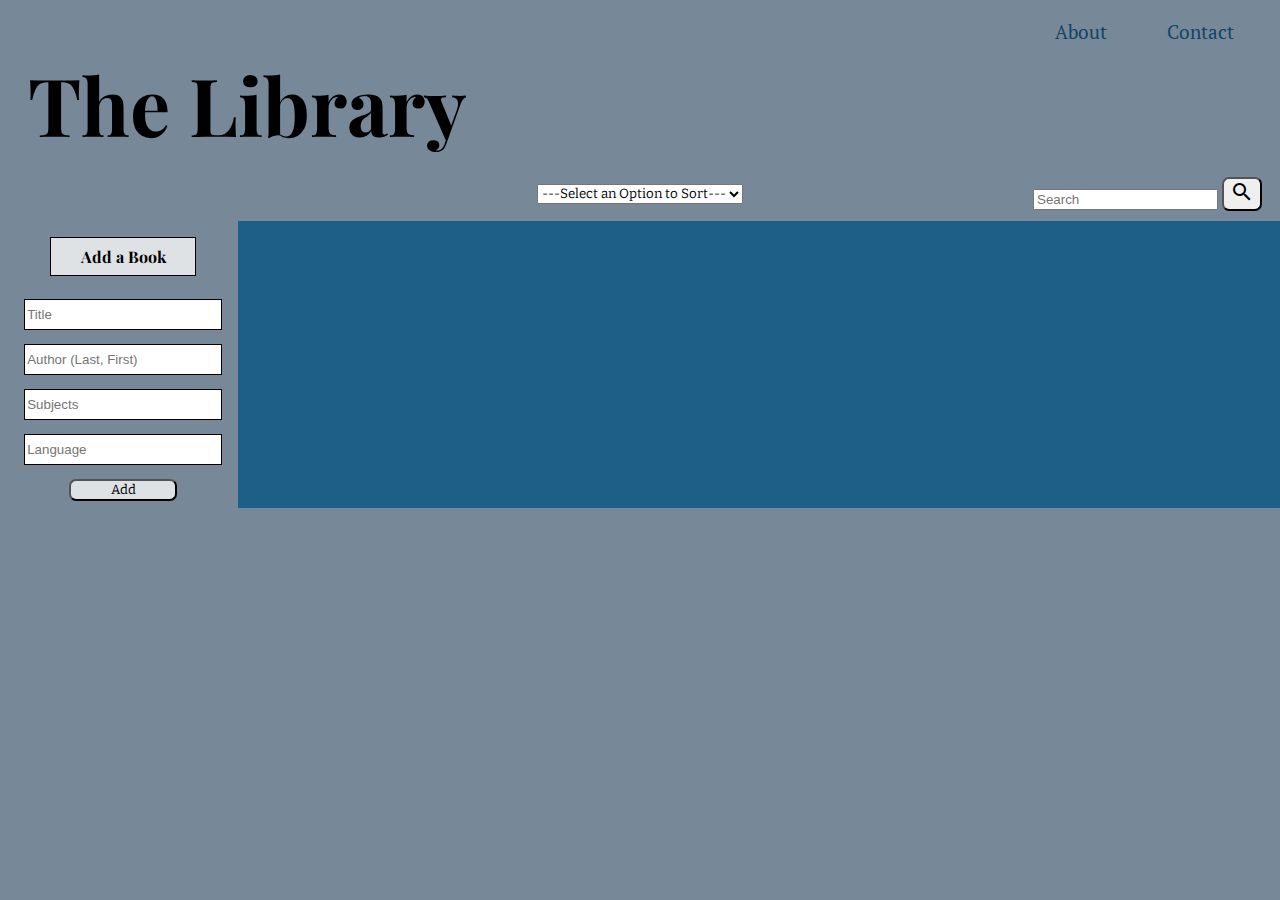
==== index.html @ f0ebd374 "Add files via upload" ====
<!DOCTYPE html>
<html lang="en">
  <head>
    <meta charset="UTF-8" />
    <meta http-equiv="X-UA-Compatible" content="IE=edge" />
    <meta name="viewport" content="width=device-width, initial-scale=1.0" />
    <link
      rel="stylesheet"
      href="https://fonts.googleapis.com/icon?family=Material+Icons"
    />
    <title>FP Bookshelf</title>
    <link rel="stylesheet" href="style.css" />
    <link rel="preconnect" href="https://fonts.googleapis.com">
<link rel="preconnect" href="https://fonts.gstatic.com" crossorigin>
<link href="https://fonts.googleapis.com/css2?family=Bitter&family=Oswald&family=PT+Serif&family=Playfair+Display:wght@400;600&display=swap" rel="stylesheet">
    <style> @import url('https://fonts.googleapis.com/css2?family=Bitter&family=Oswald&family=PT+Serif&family=Playfair+Display&display=swap'); </style>
  </head>
  <body>
    <main>
      <header>
        <nav>
          <ol class="nav">
            <li><a href="/html/about.html">About</a></li>
            <li><a href="/html/contact.html">Contact</a></li>
          </ol>
        </nav>
      </header>
      <h1>The Library</h1>
      <section class="top">
        <section class="favorites"></section>
        <section class="dropsection">
          <select name="sorter" class="dropdown">
            <option>---Select an Option to Sort---</option>
            <!--PUSH HERE IF TIME: CREATE ASCENDING/DESCENDING BUTTON-->
            <option value="title-descending">Title (A-Z)</option>
            <!-- <option value="title-ascending">Title (Z-A)</option> -->
            <option value="author-descending">Author (A-Z)</option>
            <!-- <option value="author-descending">Author (Z-A)</option> -->
            <option value="topicsnumber">Number of Subjects</option>
          </select>
        </section>
        <section class="search">
          <input
            class="search-bar"
            type="text"
            placeholder="Search"
            name="Search"
          />
          <button class="search-icon">
            <i class="add-item material-icons">search</i>
          </button>
        </section>
      </section>
      <section class="main-body">
        <aside class="aside">
          <p class="add">Add a Book</p>
          <input class="input-title" type="text" placeholder="Title" />
          <input
            class="input-author"
            type="text"
            placeholder="Author (Last, First)"
          />
          <input class="input-subjects" type="text" placeholder="Subjects" />
          <input
            class="input-language"
            type="text"
            placeholder="Language"
            maxlength="2"
          />
          <button class="add-button">Add</button>
        </aside>
        <section class="bookshelf"></section>
      </section>
    </main>
    <script src="/js/book-data.js"></script>
    <script src="/js/register.js"></script>
    <script src="/js/login.js"></script>
    <script src="index.js"></script>
  </body>
</html>
---- style.css ----
body {
    background-color: lightslategray;
}

.main-body {
    width: 100vw;
    display: flex;
}

.aside {
    width: 18vw;
    display: flex;
    flex-direction: column;
    align-items: center;
    text-align: center;
    background-image: url("https://images.pexels.com/photos/3952073/pexels-photo-3952073.jpeg?auto=compress&cs=tinysrgb&w=1260&h=750&dpr=2");
}

aside>input {
    margin: 7px;
    height: 3vh;
    width: 15vw;
    border: 1px solid black;
}

.add {
    text-align: center;
    background-color: rgb(223, 226, 229);
    padding: 8px;
    width: 10vw;
    font-weight: bold;
    font-family: 'Playfair Display', serif;
    border: 1px solid black;
}

.add-button {
    width: 12vh;
    margin: 7px;
    background-color: rgb(223, 226, 229);
    border-radius: 7px;
}

.bookshelf {
    background-color: rgb(29, 95, 135);
    width: 82vw;
    display: flex;
    flex-wrap: wrap;
}

.card {
    width: 30vw;
    height: 50vh;
    background-color: rgb(151, 160, 169);
    border-radius: 25px;
    margin: 3vw;
    padding: 15px;
    display: flex;
    flex-direction: column;
}

button {
    font-family: 'Bitter', serif;
}
select {
    font-family: 'Bitter', serif;
}

.fav-button {
    position: relative;
    top: .25vh;
    left: 25vw;
    width: 4vw;
    border-radius: 7px;
    box-shadow: none;
    background-color: rgb(223, 226, 229)
}

.favorites {
    display: flex;
    width: 33vw;
    font-family: 'Playfair Display', serif;
}

.favcounter {
    margin: 5px;
}

.favcounter-button {
    margin: 5px;
    border-radius: 7px;
}

.addcomment-button {
    background-color: rgb(223, 226, 229);
    border-radius: 7px;
    width: 9vw;
}

.top {
    display: flex;
    justify-content: space-evenly;
    margin: 10px;
}

h1 {
    text-align: left;
    margin: 20px;
    font-family: 'Playfair Display', serif;
    font-size: 5em;
}

.dropdown {
    text-align: center;
    margin: 7px;
}

.dropsection {
    text-align: center;
    width: 33vw;
}
.nav {
    list-style: none;
    display: flex;
    justify-content: right;
    width: 95vw;
    height: 1.5vh;
    font-family: 'PT Serif', serif;
}
a{
    text-decoration: none;
    color: rgb(15, 68, 101);
    font-size: .95em;
}

li {
    margin: 2px 30px;
    font-size: 20px;
}

.search {
    width: 33vw;
    text-align: right;
}

.search-icon {
    border-radius: 7px;
}

.booktitle {
    font-family: 'Playfair Display', serif;
    font-size: 1.5em;
    height: 8vh;
    margin-bottom: 4px;
    overflow: scroll;
}

.bookauthor {
    font-family: 'Playfair Display', serif;
    height: 8vh;
    margin: 0px;
    overflow: scroll;
}

.booksubjects {
    font-family: 'PT Serif', serif;
    height: 8vh;
    font-size: .85em;
    margin-top: 0px;
    overflow: scroll;
}

.booklanguage {
    font-family: 'PT Serif', serif;
    height: 3vh;
    font-size: .8em;
}

.comment-section {
    font-family: 'PT Serif', serif;
    height: 12vh;
    background-color: rgb(174, 177, 180);
    margin: 5px;
    padding: 4px;
    border-radius: 5px;
    overflow: scroll;
}
.comment-header {
    text-decoration: underline;
}
.commentbox {
    width: 27vw;
    height: 5vh;
}

.comm-list-element {
    font-size: .9em;
}

.previous-comments {
    list-style-type: none;
    margin: 0px;
    overflow: scroll;
}

.previous-comments li:before {
    content: '\2014';
    margin-left: -20px;
}

.submitcomment-button {
    width: 5vw;
    border-radius: 5px;
}
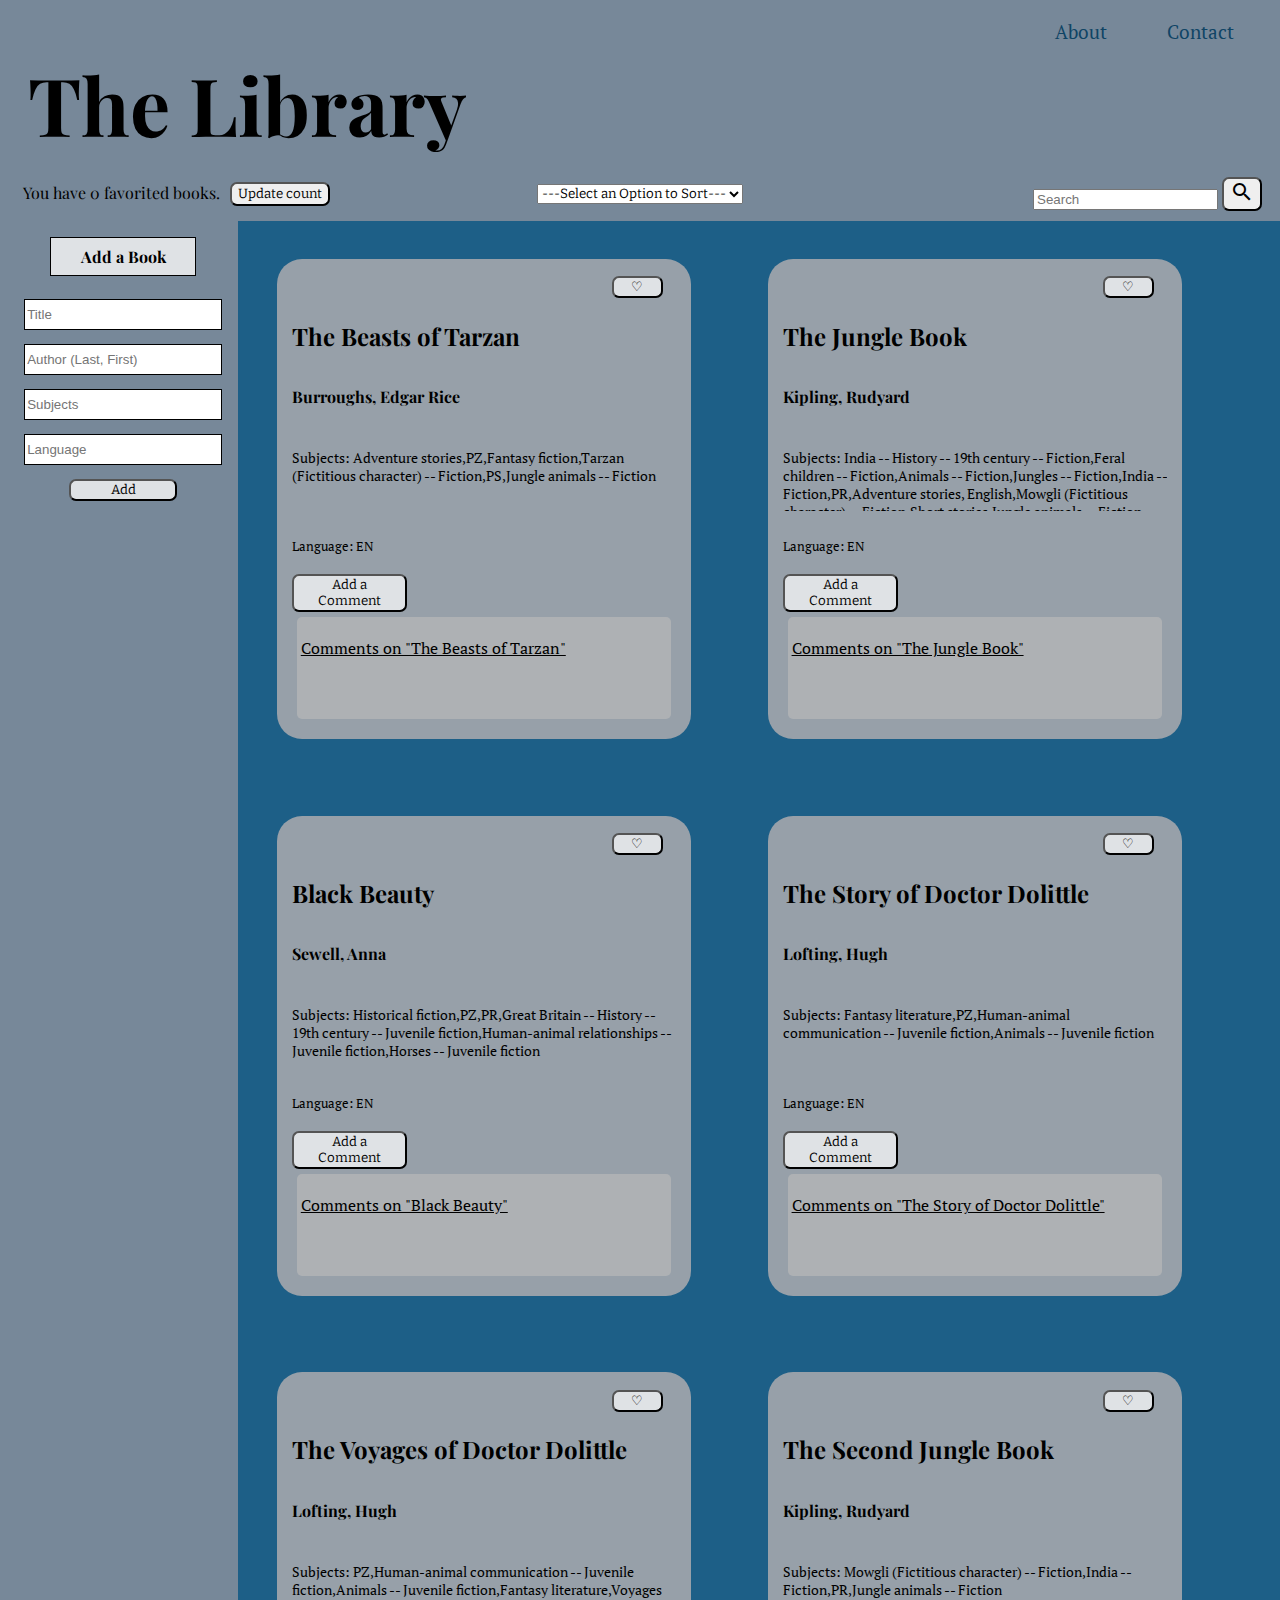
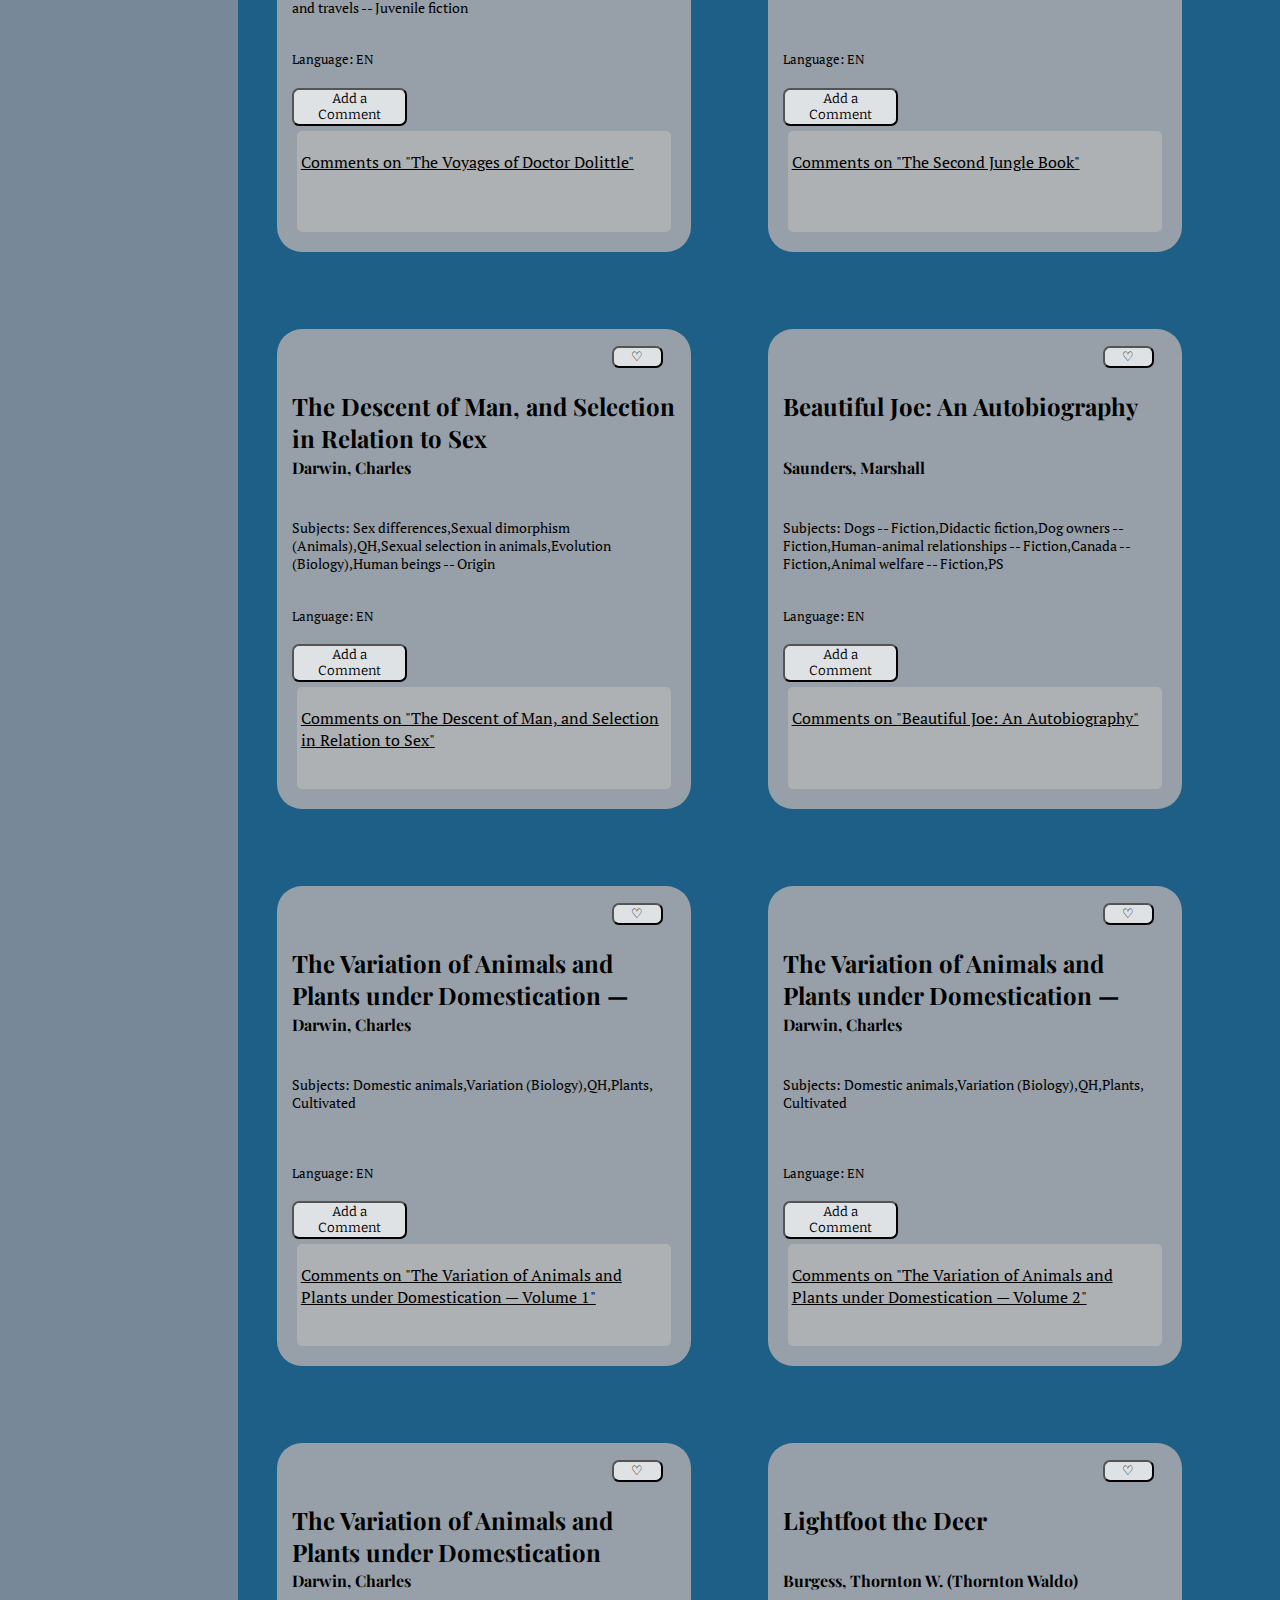
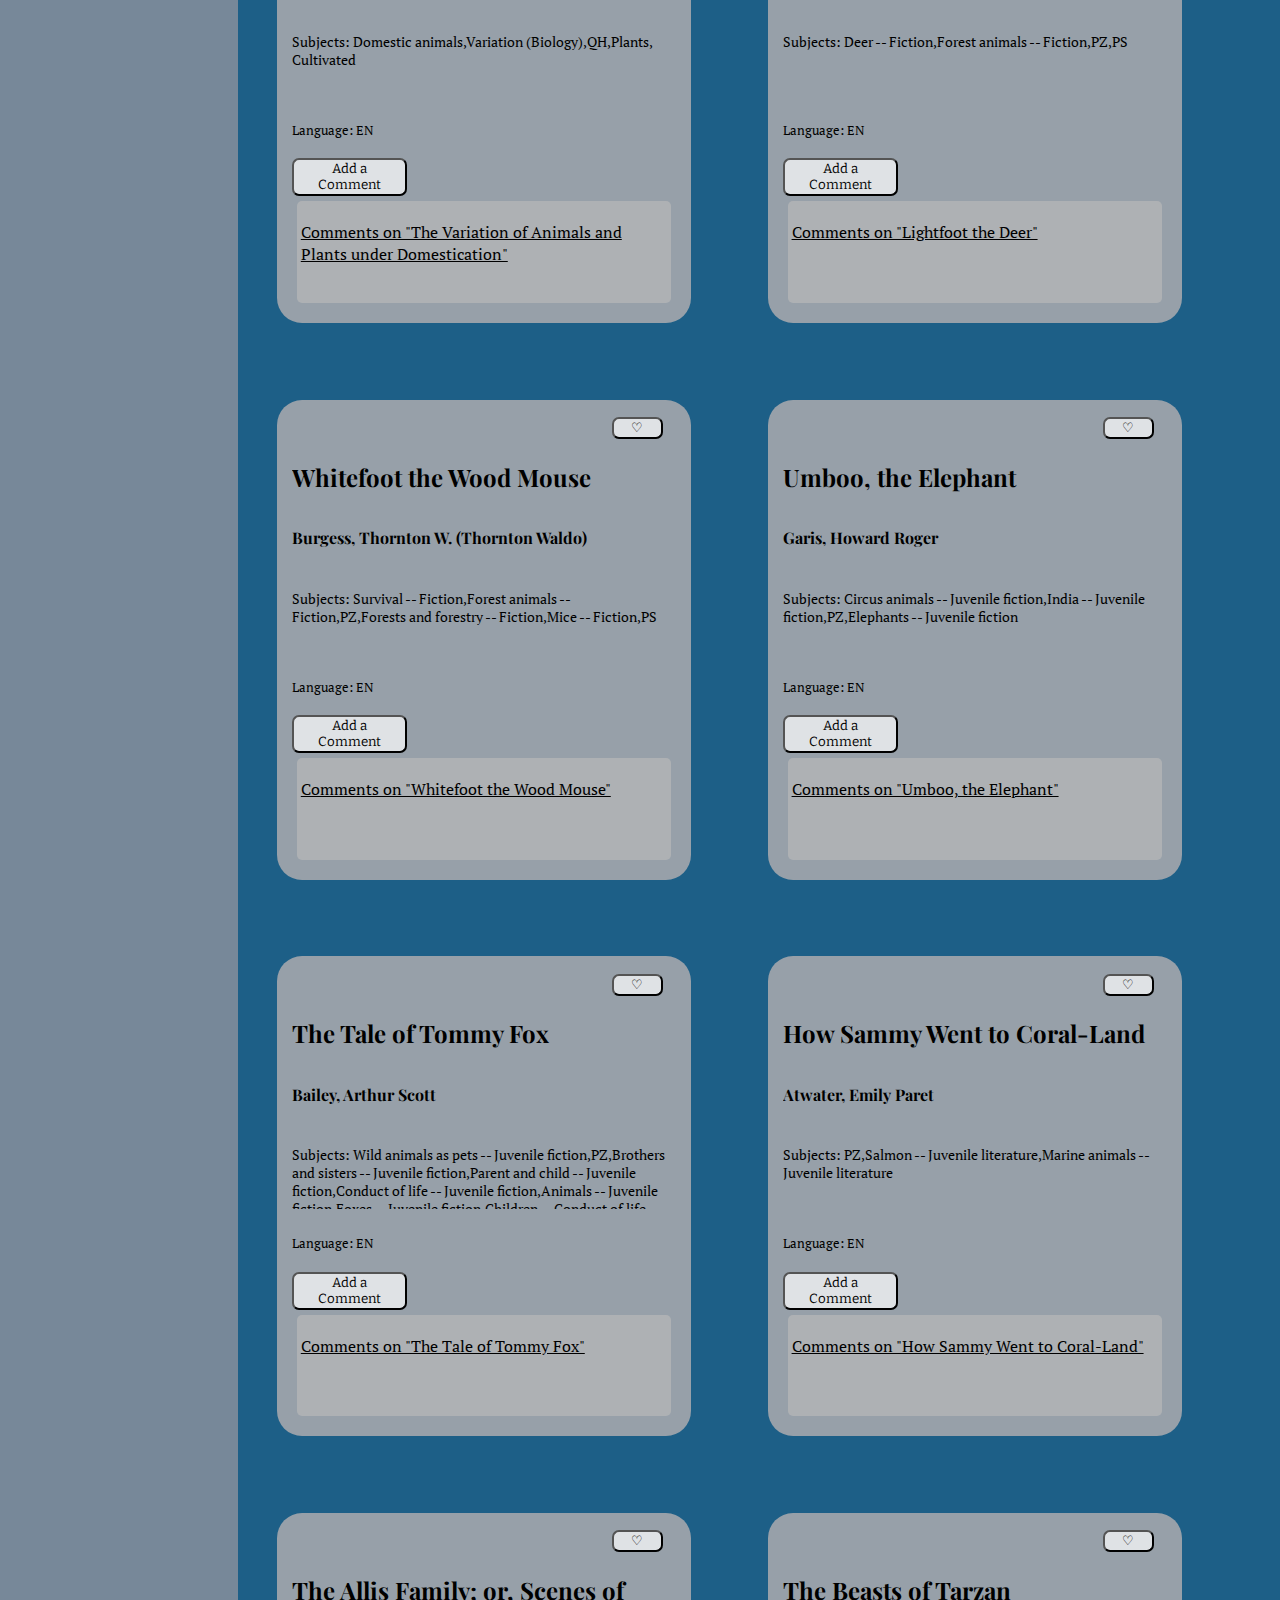
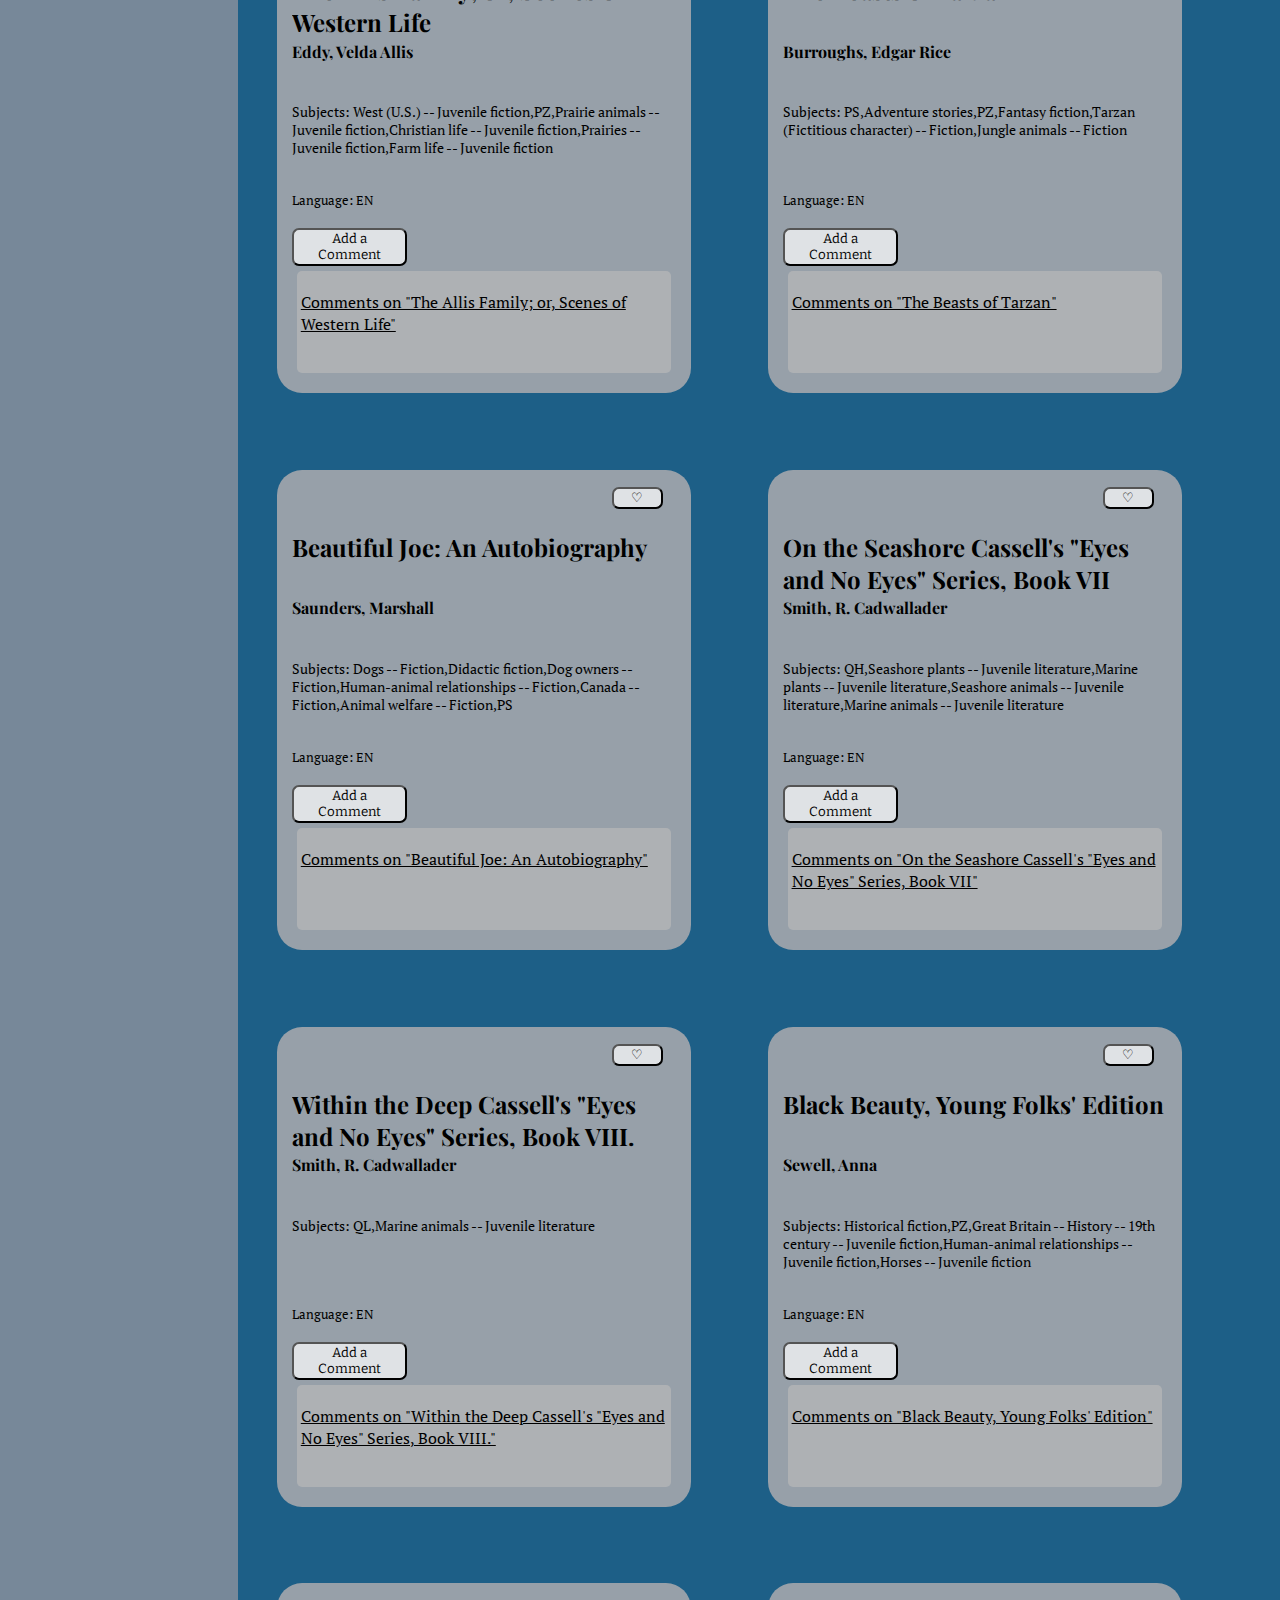
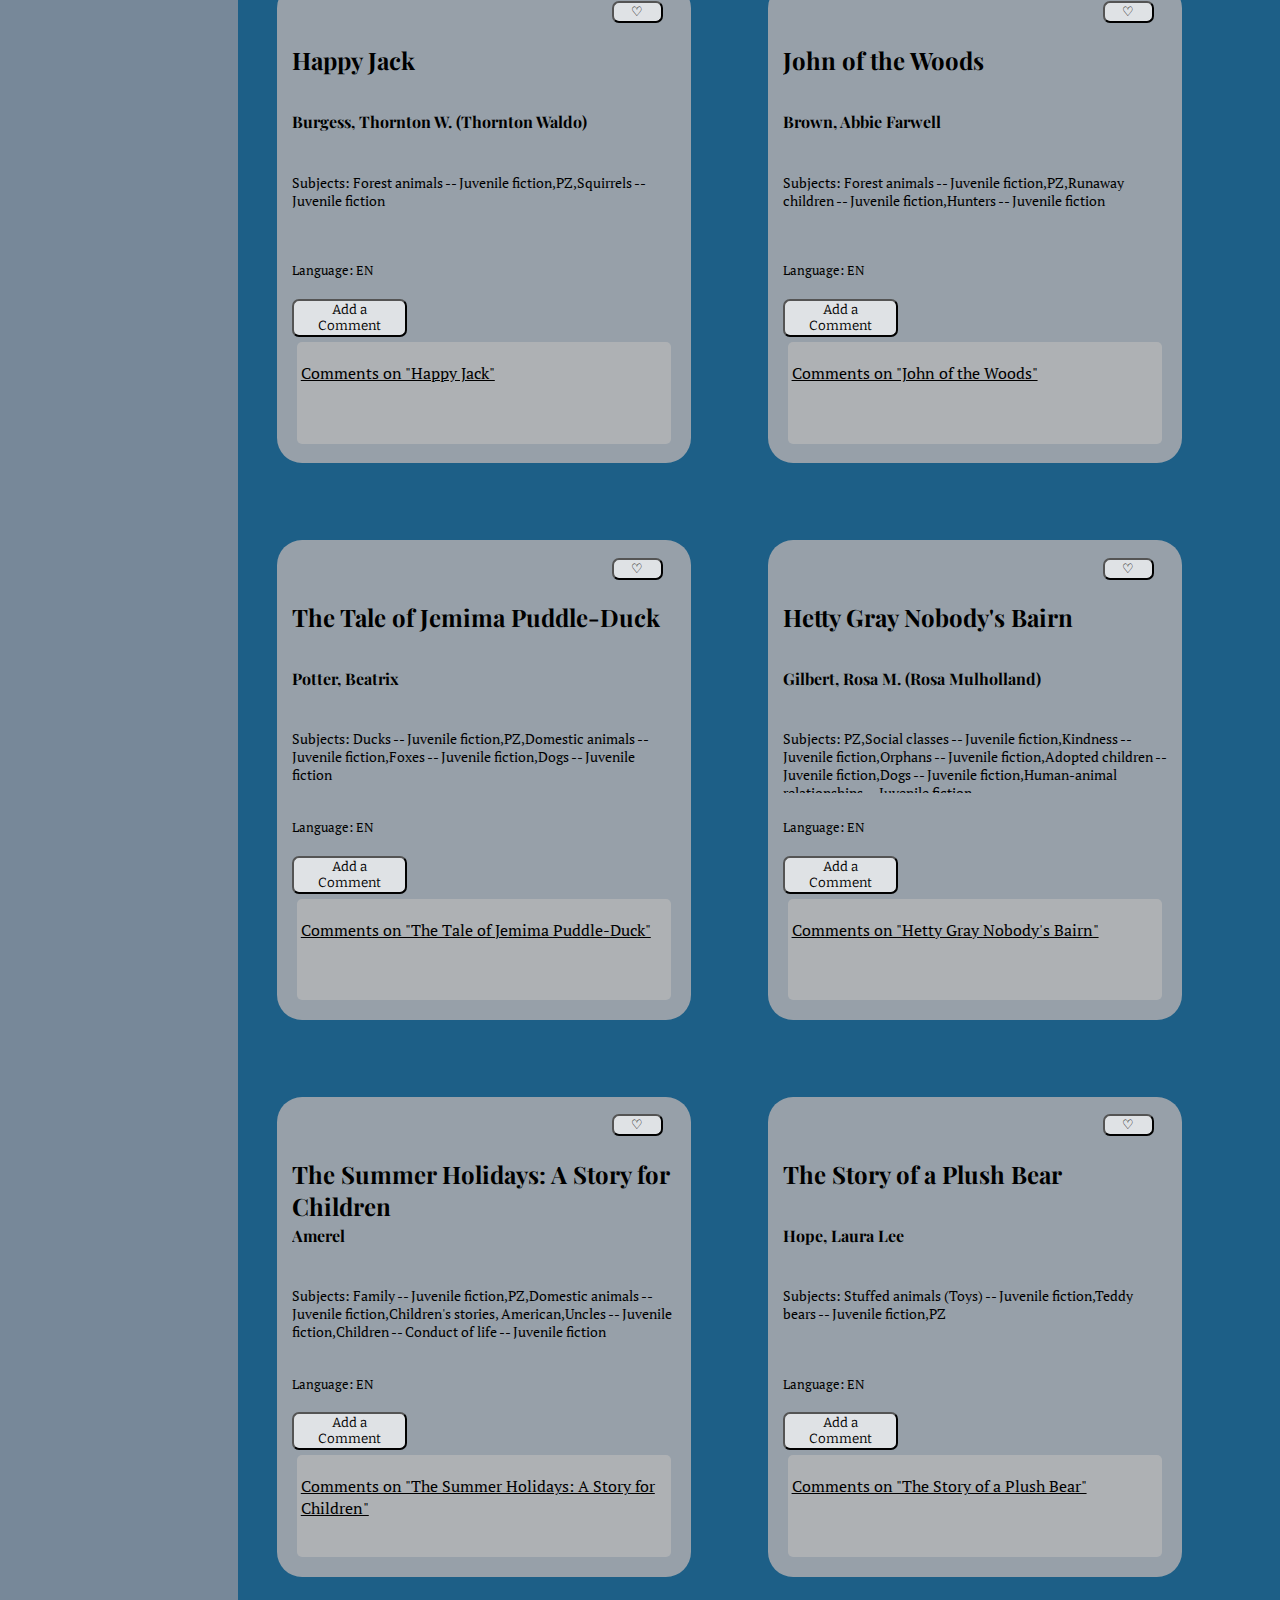
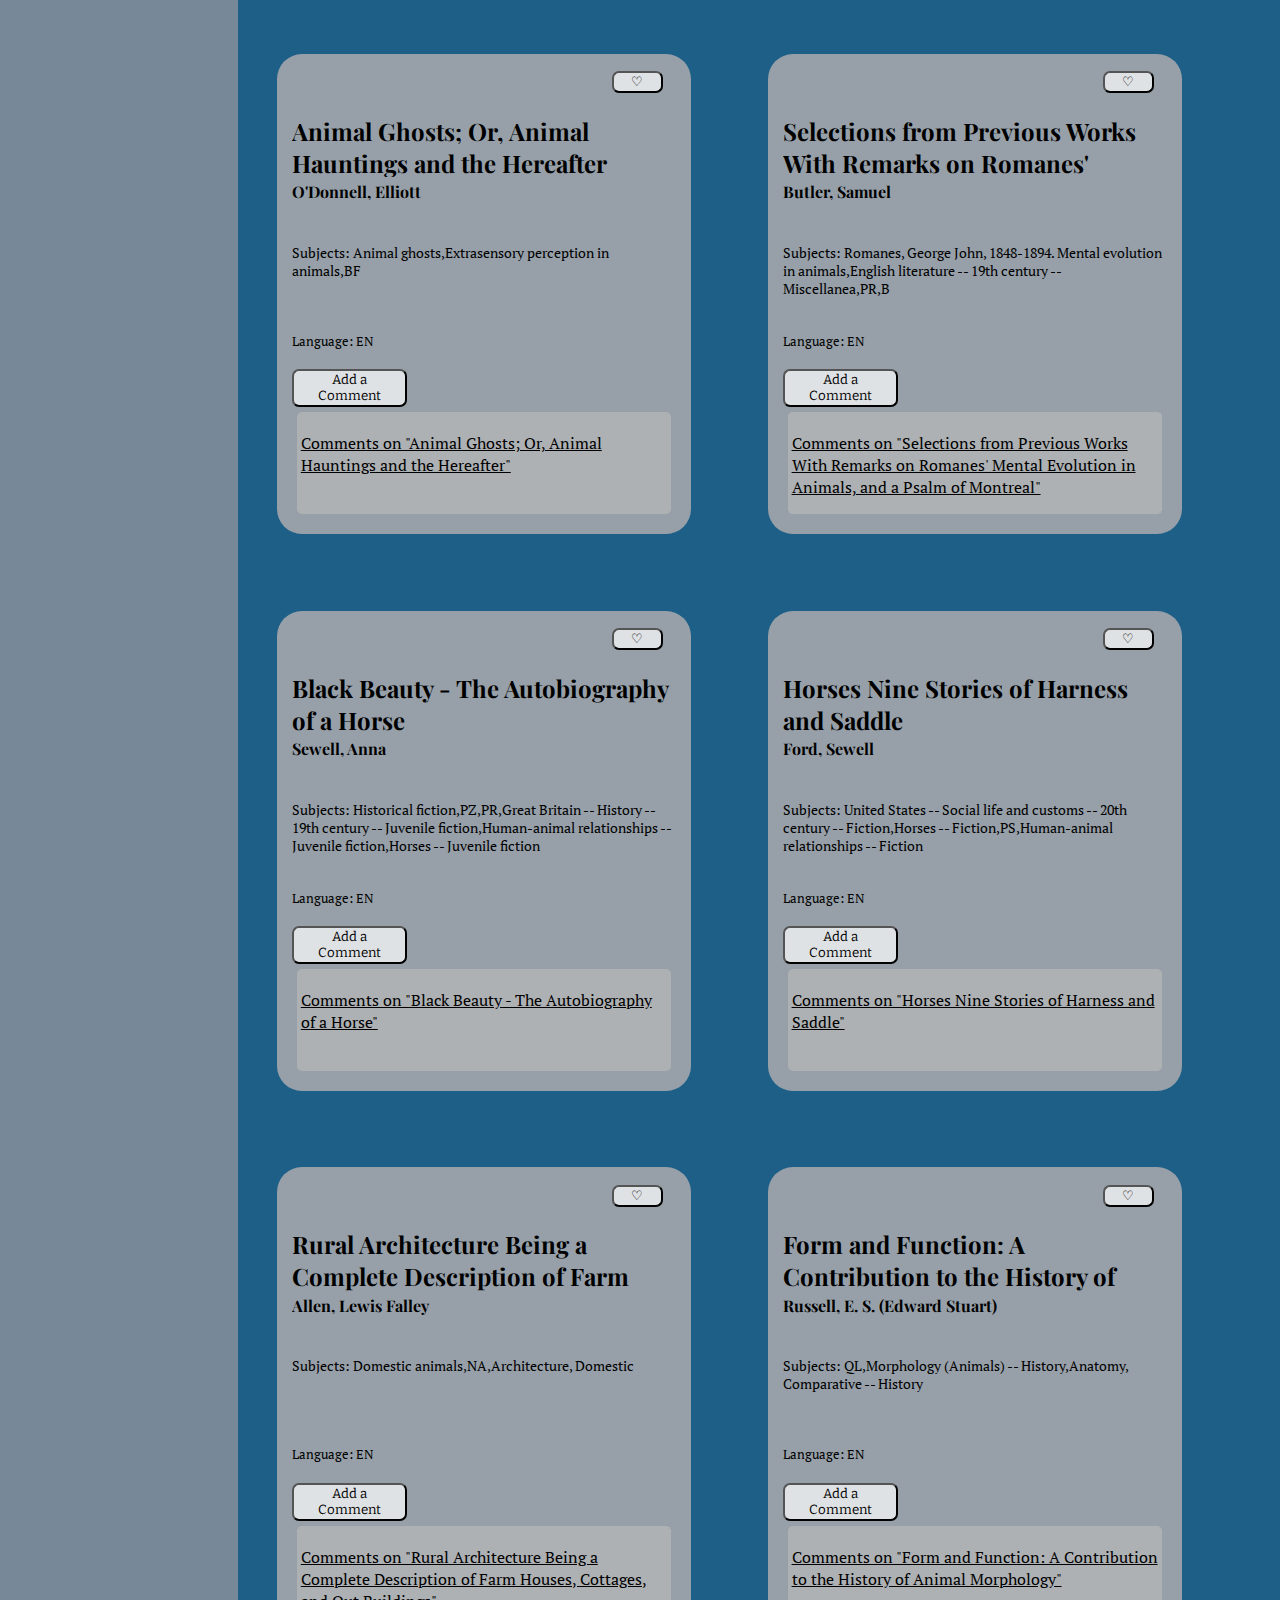
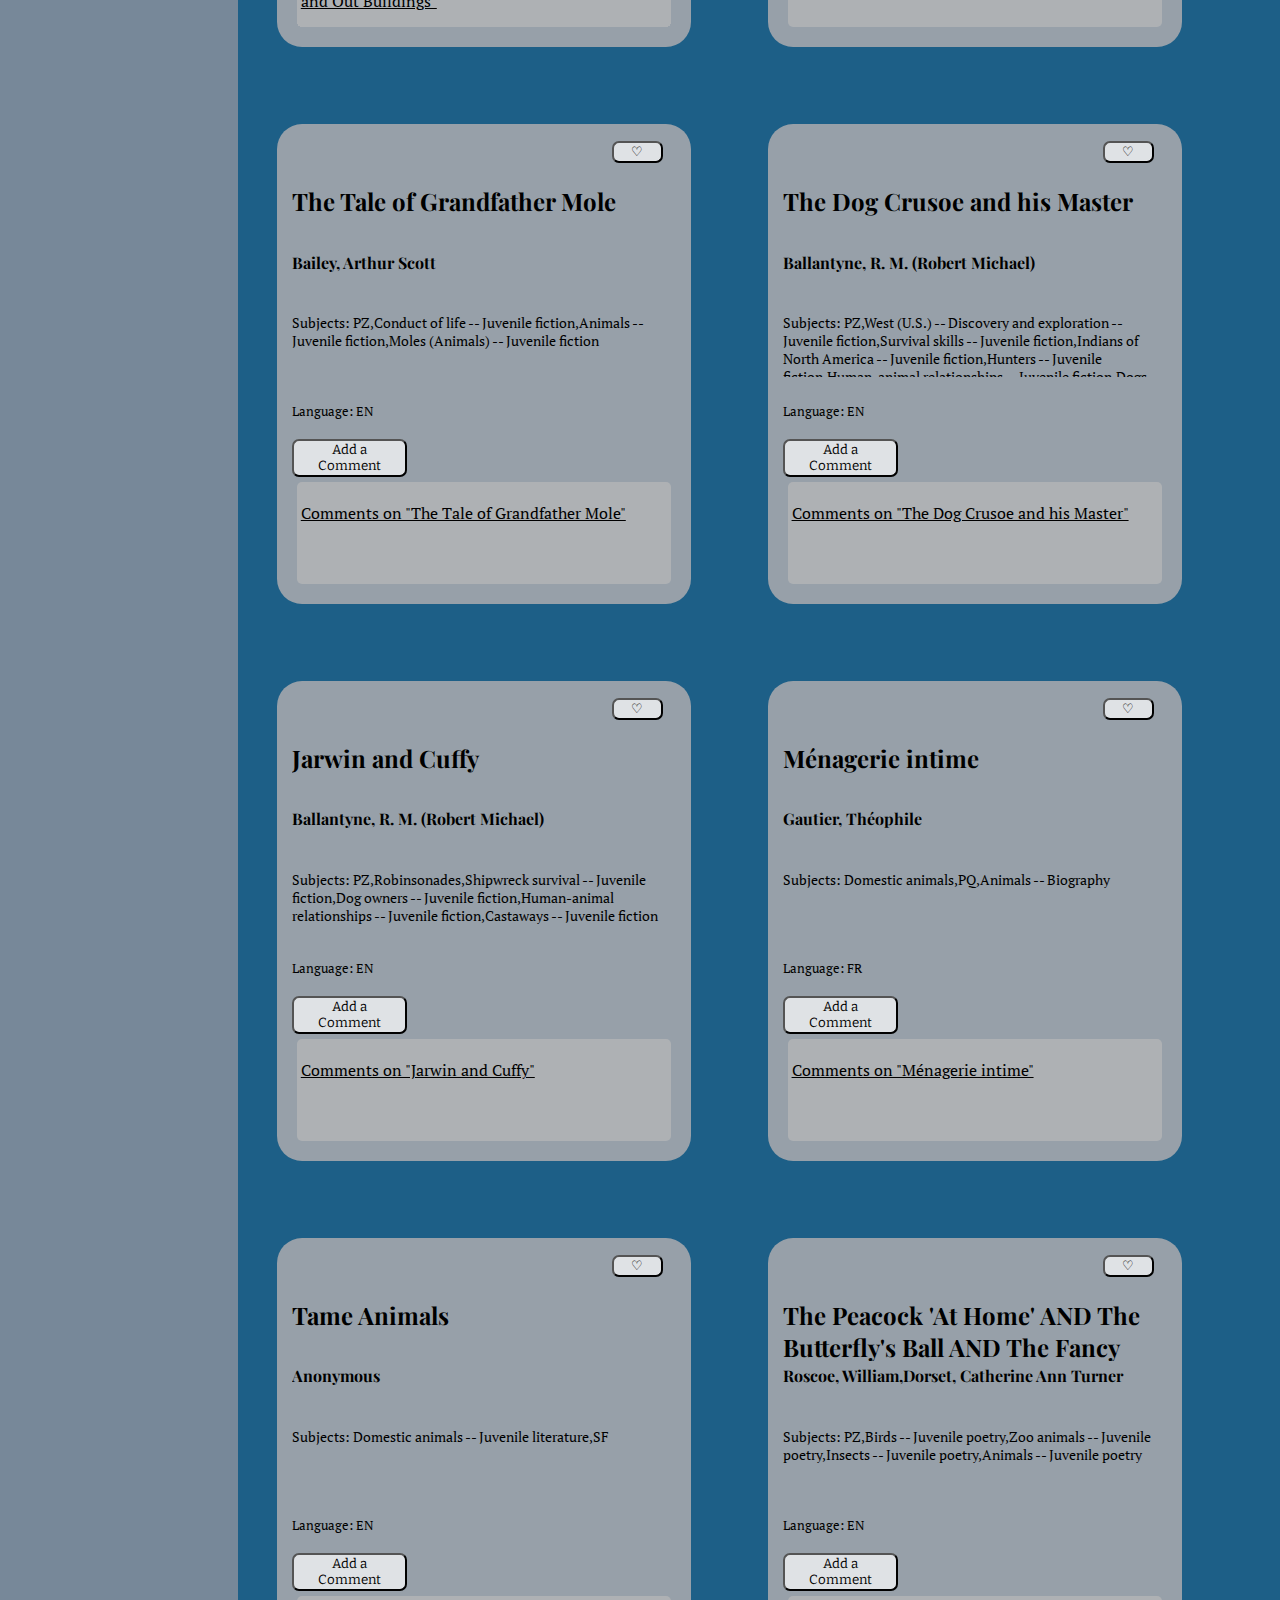
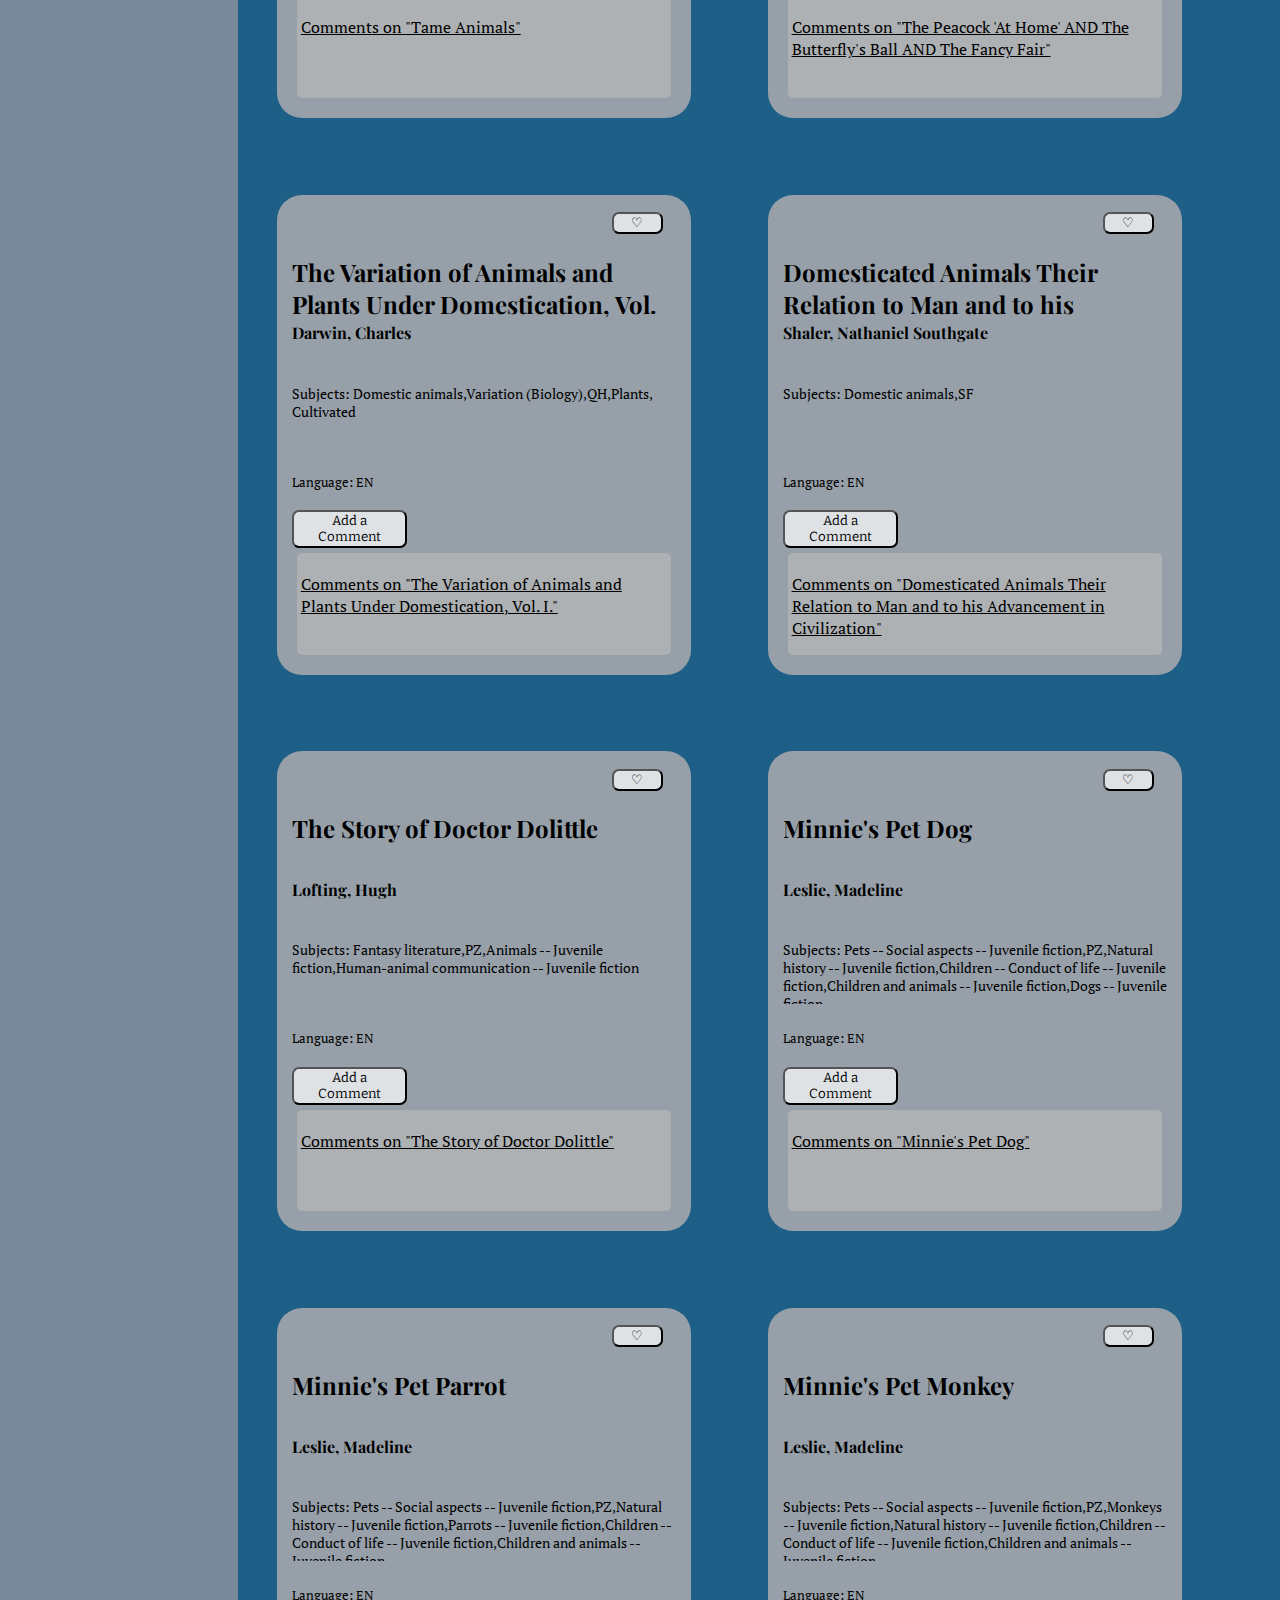
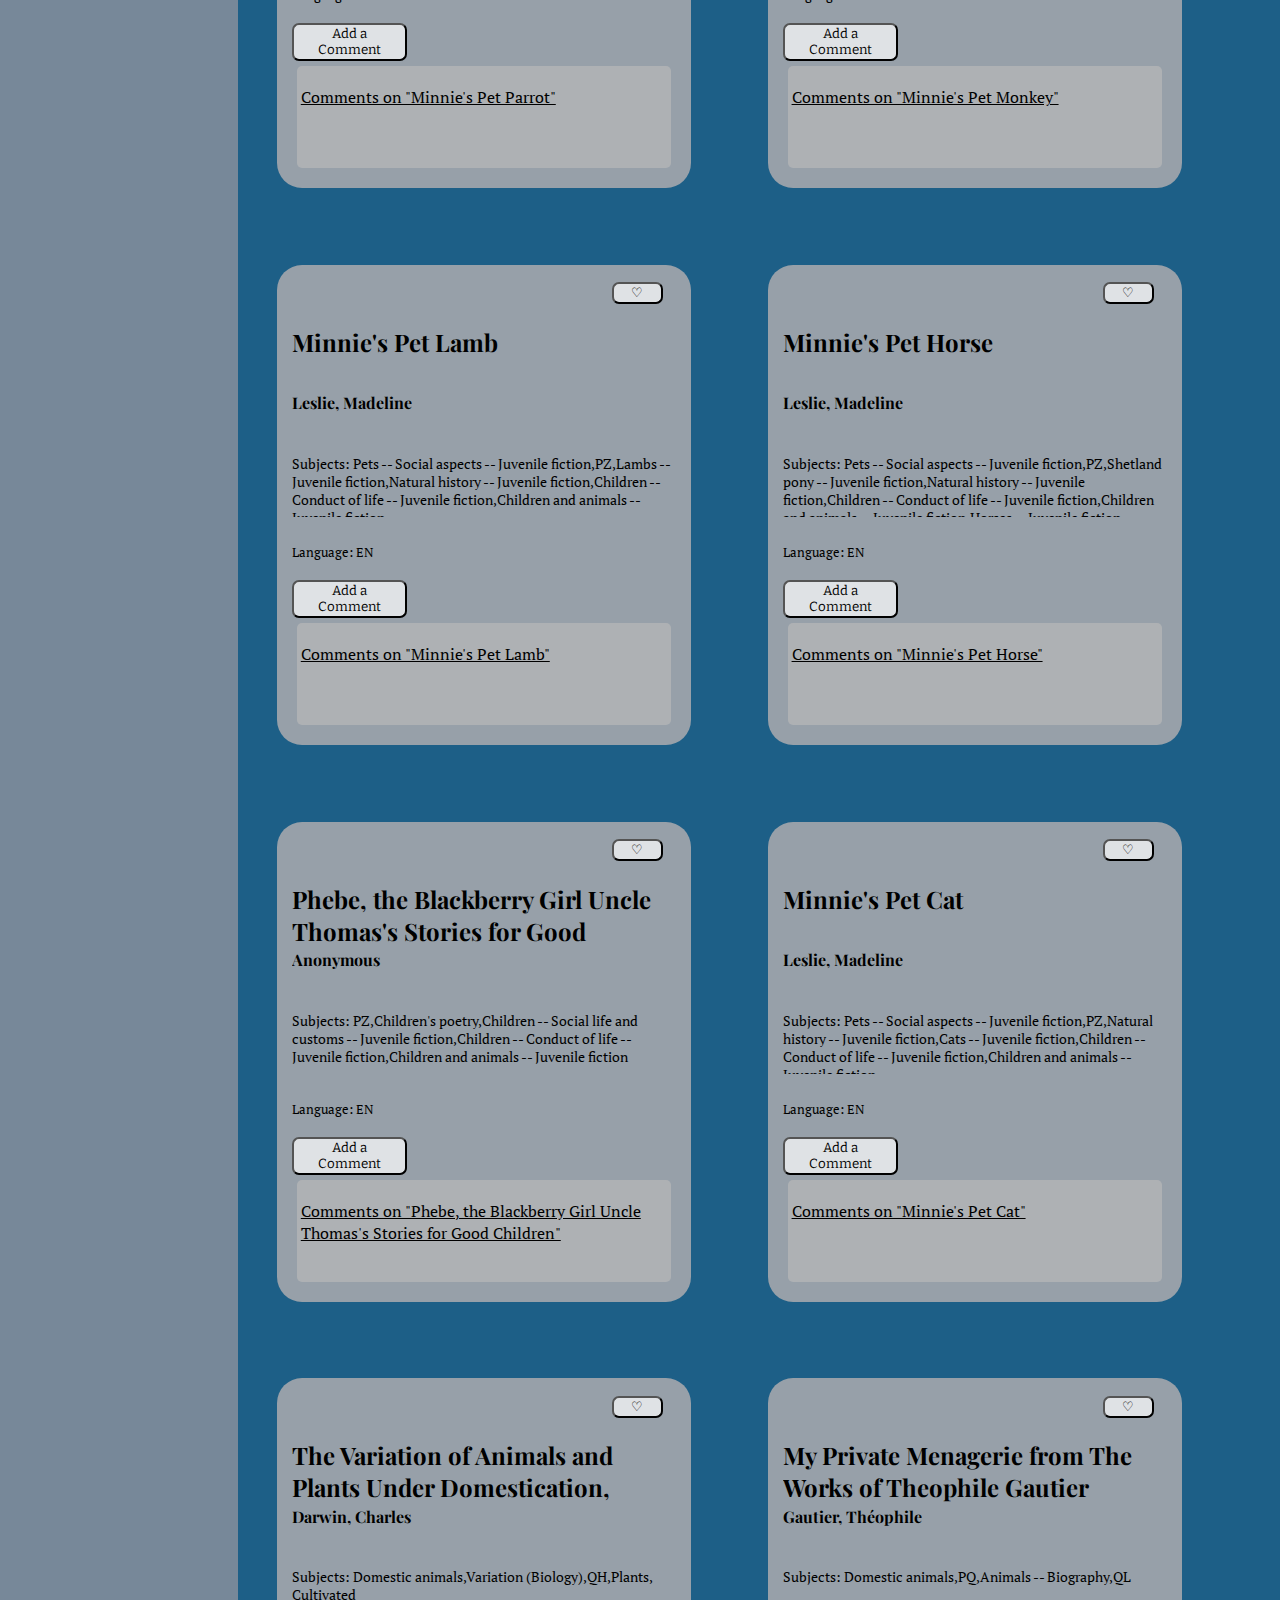
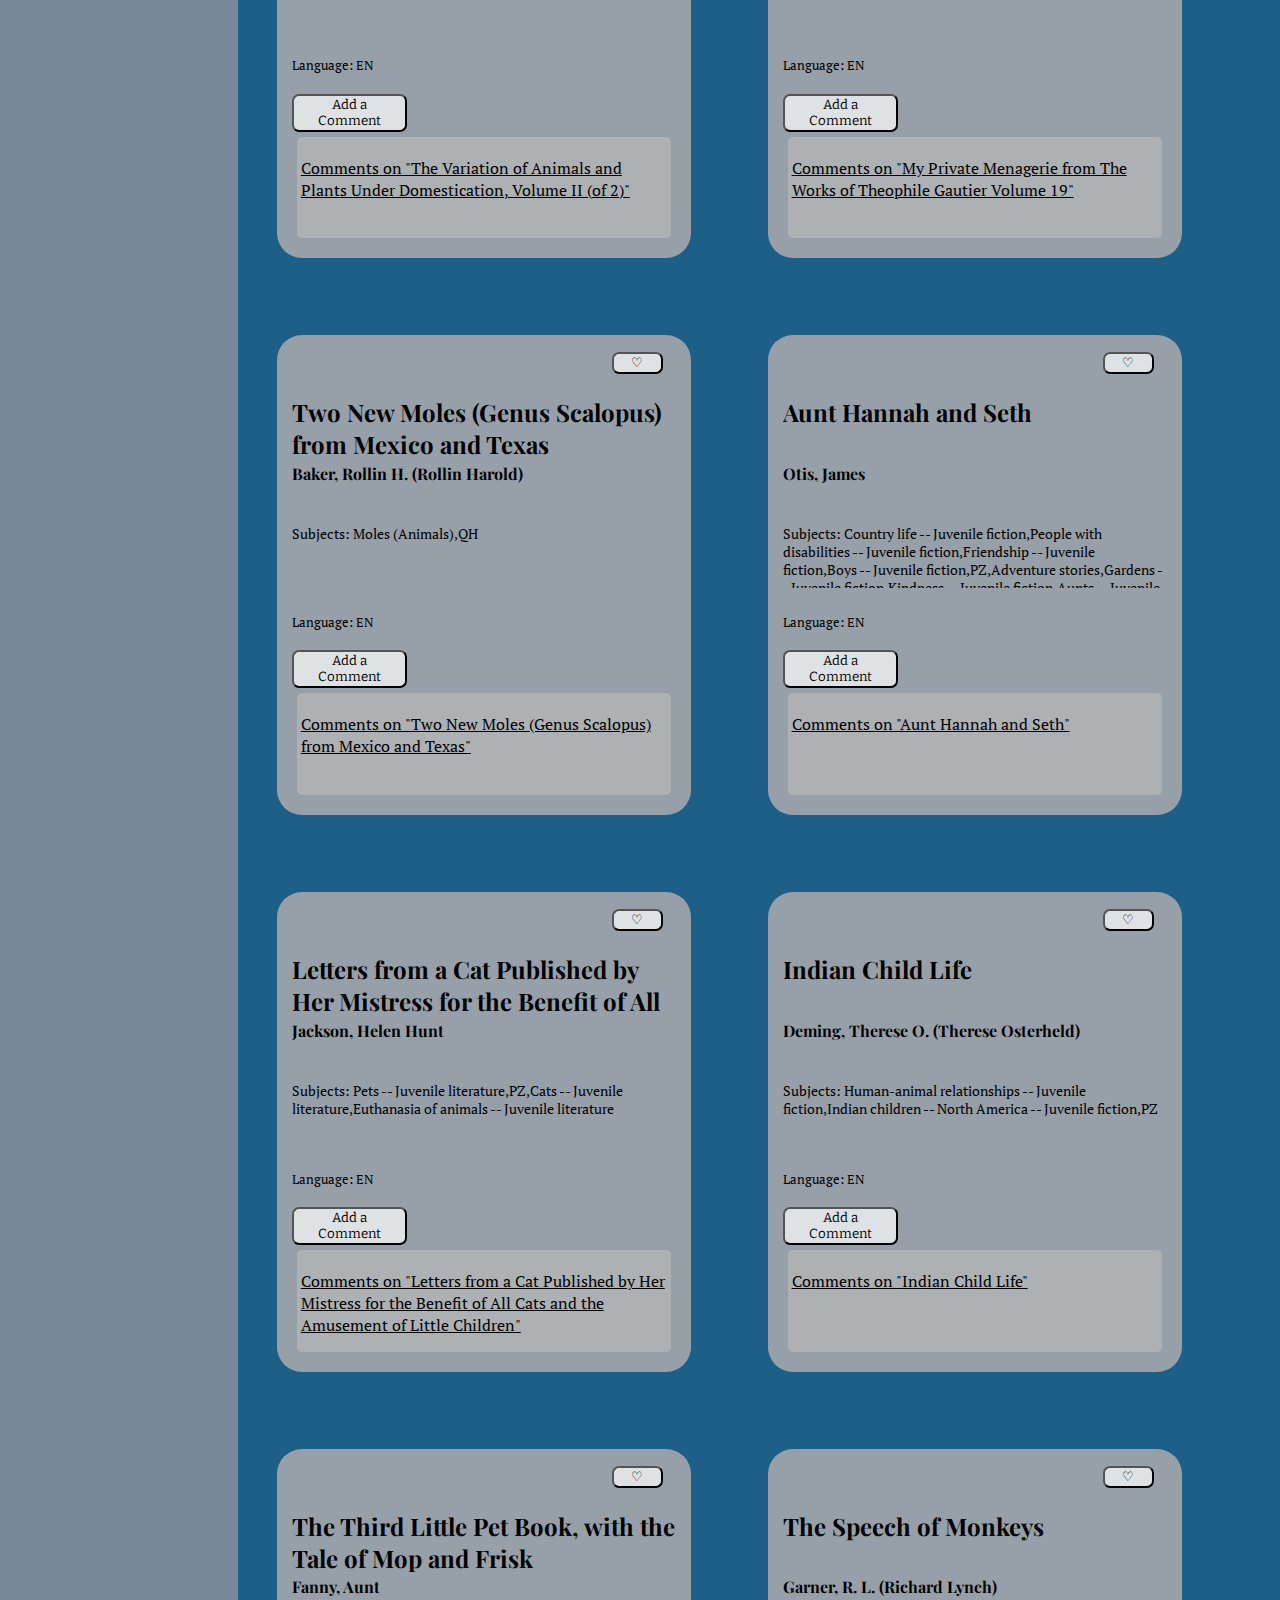
==== commit f3bdfbdd: "Final organization and README directions" ====
--- a/index.html
+++ b/index.html
@@ -73,7 +73,6 @@
       </section>
     </main>
     <script src="/js/book-data.js"></script>
-    <script src="/js/register.js"></script>
     <script src="/js/login.js"></script>
     <script src="index.js"></script>
   </body>
